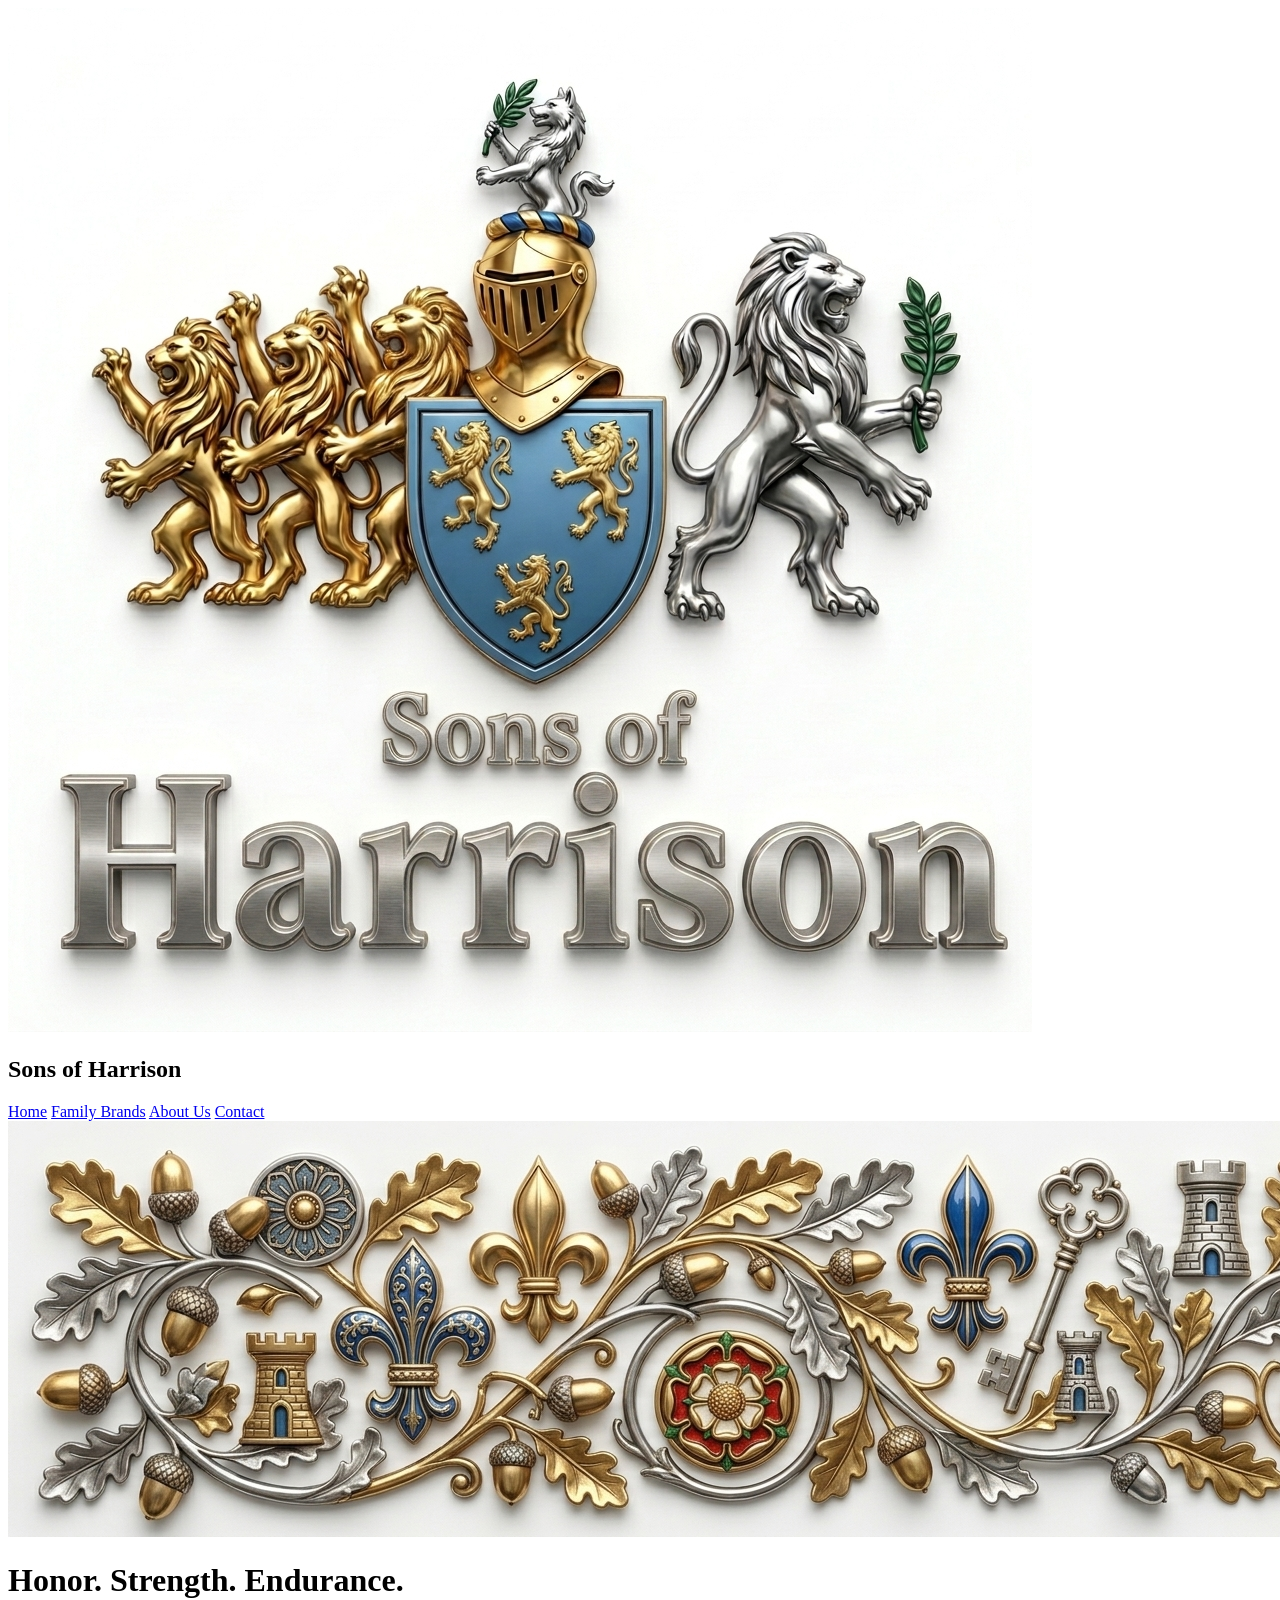
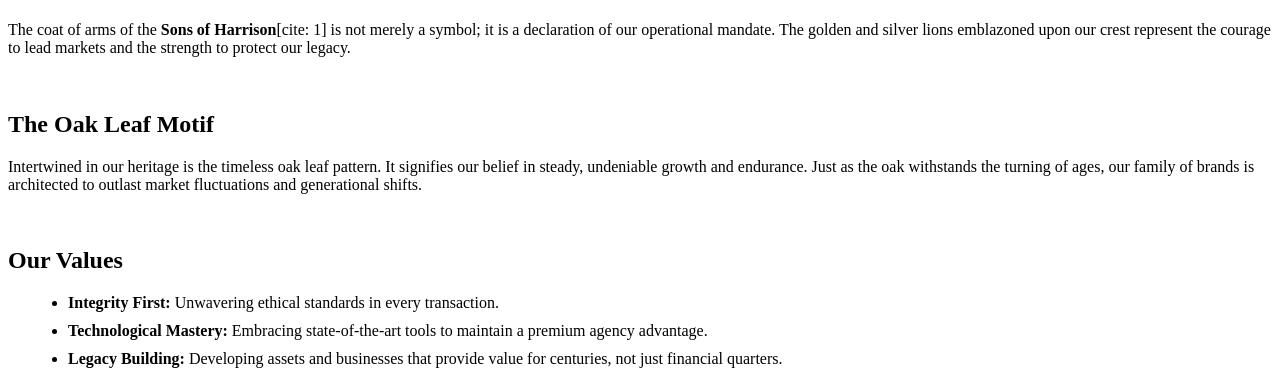
==== about.html @ e86849e5 "Create about.html" ====
<!DOCTYPE html>
<html lang="en">
<head>
    <meta charset="UTF-8">
    <meta name="viewport" content="width=device-width, initial-scale=1.0">
    <title>Sons of Harrison | About Us</title>
    <link href="https://fonts.googleapis.com/css2?family=Cinzel:wght@500;700&family=Inter:wght@400;500;600&display=swap" rel="stylesheet">
    <link rel="stylesheet" href="styles.css">
</head>
<body>

    <aside class="sidebar">
        <div class="brand-profile">
            <img src="SoH_profile.jpg" alt="Sons of Harrison Profile Crest">
            <h2>Sons of Harrison</h2>
        </div>
        <nav>
            <a href="index.html">Home</a>
            <a href="brands.html">Family Brands</a>
            <a href="about.html" class="active">About Us</a>
            <a href="contact.html">Contact</a>
        </nav>
    </aside>

    <main class="main-content">
        <div class="banner-container">
            <img src="SoH_banner.jpg" alt="Sons of Harrison Banner">
        </div>
        <div class="page-content">
            <h1>Honor. Strength. Endurance.</h1>
            <p>The coat of arms of the <strong>Sons of Harrison</strong>[cite: 1] is not merely a symbol; it is a declaration of our operational mandate. The golden and silver lions emblazoned upon our crest represent the courage to lead markets and the strength to protect our legacy.</p>
            <br>
            <h2>The Oak Leaf Motif</h2>
            <p>Intertwined in our heritage is the timeless oak leaf pattern. It signifies our belief in steady, undeniable growth and endurance. Just as the oak withstands the turning of ages, our family of brands is architected to outlast market fluctuations and generational shifts.</p>
            <br>
            <h2>Our Values</h2>
            <ul>
                <li style="margin-left: 20px; padding-bottom:10px;"><strong>Integrity First:</strong> Unwavering ethical standards in every transaction.</li>
                <li style="margin-left: 20px; padding-bottom:10px;"><strong>Technological Mastery:</strong> Embracing state-of-the-art tools to maintain a premium agency advantage.</li>
                <li style="margin-left: 20px;"><strong>Legacy Building:</strong> Developing assets and businesses that provide value for centuries, not just financial quarters.</li>
            </ul>
        </div>
    </main>

</body>
</html>
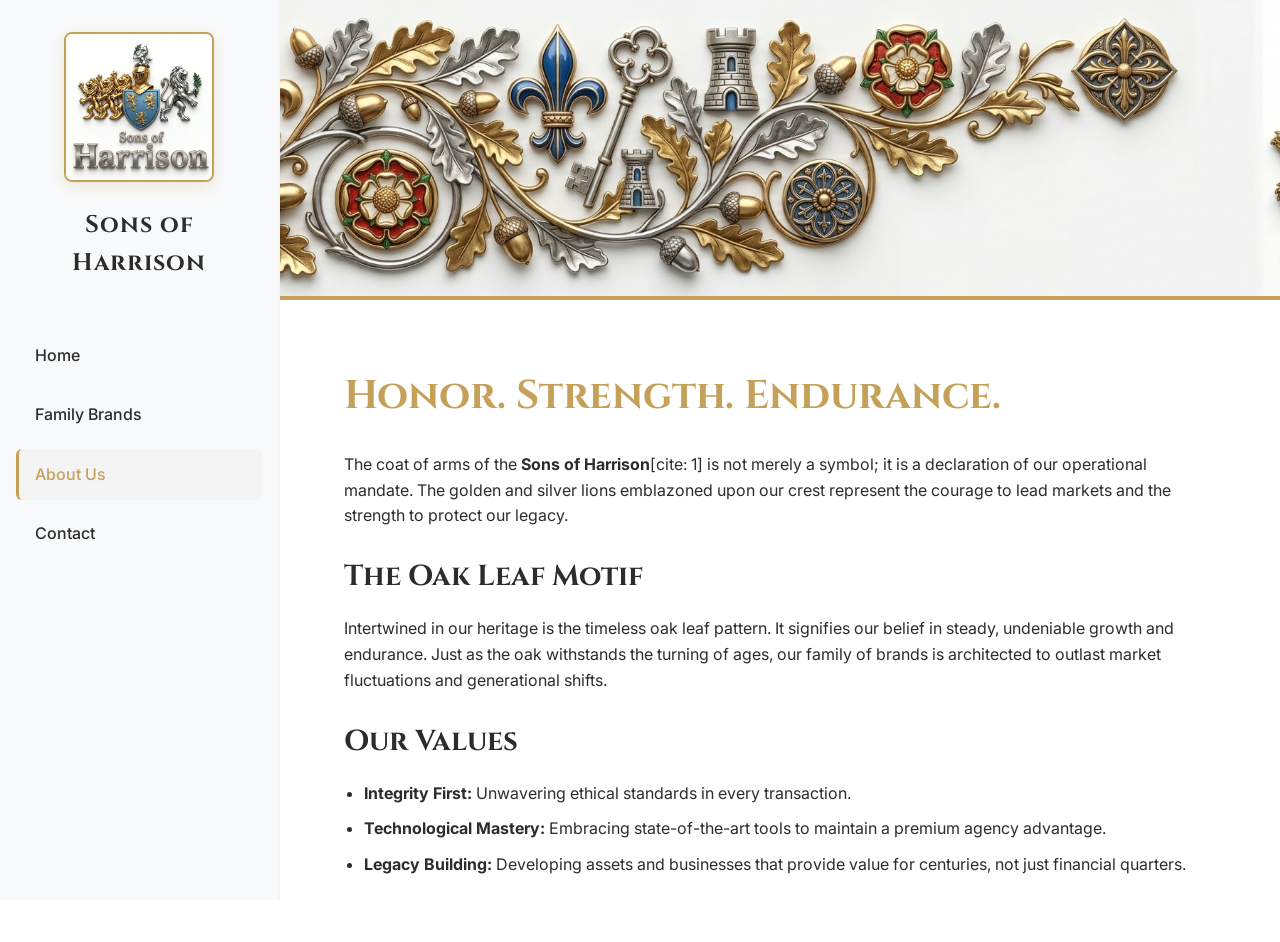
==== commit 01d2de8e: "Update about.html added favicon.ico" ====
--- a/about.html
+++ b/about.html
@@ -4,6 +4,8 @@
     <meta charset="UTF-8">
     <meta name="viewport" content="width=device-width, initial-scale=1.0">
     <title>Sons of Harrison | About Us</title>
+    <!-- Favicon Link -->
+    <link rel="icon" type="image/x-icon" href="favicon.ico">
     <link href="https://fonts.googleapis.com/css2?family=Cinzel:wght@500;700&family=Inter:wght@400;500;600&display=swap" rel="stylesheet">
     <link rel="stylesheet" href="styles.css">
 </head>
--- a/styles.css
+++ b/styles.css
@@ -0,0 +1,295 @@
+/* styles.css */
+:root {
+    --gold: #c5a059;
+    --gold-light: #e8d08d;
+    --silver: #a9a9a9;
+    --silver-light: #f4f4f4;
+    --text-main: #2c2c2c;
+    --bg-main: #ffffff;
+    --bg-alt: #f8f9fa;
+    --font-heading: 'Cinzel', serif;
+    --font-body: 'Inter', -apple-system, sans-serif;
+}
+
+* {
+    margin: 0;
+    padding: 0;
+    box-sizing: border-box;
+}
+
+body {
+    font-family: var(--font-body);
+    color: var(--text-main);
+    background-color: var(--bg-main);
+    line-height: 1.6;
+    display: flex;
+}
+
+/* --- SIDEBAR (Desktop) --- */
+.sidebar {
+    width: 280px;
+    height: 100vh;
+    background: var(--bg-alt);
+    border-right: 2px solid var(--silver-light);
+    position: fixed;
+    top: 0;
+    left: 0;
+    display: flex;
+    flex-direction: column;
+    padding: 2rem 1rem;
+    z-index: 1000;
+}
+
+.brand-profile {
+    text-align: center;
+    margin-bottom: 2rem;
+}
+
+.brand-profile img {
+    width: 150px;
+    height: auto;
+    border-radius: 8px;
+    border: 2px solid var(--gold);
+    box-shadow: 0 4px 15px rgba(197, 160, 89, 0.2);
+    margin-bottom: 1rem;
+}
+
+.brand-profile h2 {
+    font-family: var(--font-heading);
+    font-size: 1.5rem;
+    color: var(--text-main);
+    letter-spacing: 1px;
+}
+
+.sidebar nav {
+    display: flex;
+    flex-direction: column;
+    gap: 0.5rem;
+}
+
+.sidebar nav a {
+    text-decoration: none;
+    color: var(--text-main);
+    font-weight: 500;
+    padding: 0.8rem 1rem;
+    border-radius: 6px;
+    transition: all 0.3s ease;
+    border-left: 3px solid transparent;
+}
+
+.sidebar nav a:hover, .sidebar nav a.active {
+    background: var(--silver-light);
+    border-left: 3px solid var(--gold);
+    color: var(--gold);
+}
+
+/* --- MAIN CONTENT --- */
+.main-content {
+    margin-left: 280px;
+    width: calc(100% - 280px);
+    min-height: 100vh;
+}
+
+.banner-container {
+    width: 100%;
+    height: 300px;
+    overflow: hidden;
+    border-bottom: 4px solid var(--gold);
+}
+
+.banner-container img {
+    width: 100%;
+    height: 100%;
+    object-fit: cover;
+    object-position: center;
+}
+
+.page-content {
+    padding: 4rem;
+    max-width: 1200px;
+    margin: 0 auto;
+}
+
+h1 {
+    font-family: var(--font-heading);
+    color: var(--gold);
+    font-size: 2.5rem;
+    margin-bottom: 1.5rem;
+}
+
+h2 {
+    font-family: var(--font-heading);
+    font-size: 1.8rem;
+    margin-bottom: 1rem;
+    color: var(--text-main);
+}
+
+/* --- BRAND CARDS (Grid) --- */
+.brands-grid {
+    display: grid;
+    grid-template-columns: repeat(auto-fit, minmax(300px, 1fr));
+    gap: 2rem;
+    margin-top: 2rem;
+}
+
+.brand-card {
+    background: var(--bg-alt);
+    border: 1px solid var(--silver-light);
+    border-radius: 12px;
+    padding: 2rem;
+    text-align: center;
+    transition: transform 0.3s ease, box-shadow 0.3s ease;
+    position: relative;
+    overflow: hidden;
+    display: flex;
+    flex-direction: column;
+    align-items: center;
+}
+
+.brand-card::before {
+    content: '';
+    position: absolute;
+    top: 0; left: 0; width: 100%; height: 4px;
+    background: linear-gradient(90deg, var(--silver), var(--gold));
+}
+
+.brand-card:hover {
+    transform: translateY(-5px);
+    box-shadow: 0 10px 30px rgba(0,0,0,0.05);
+}
+
+/* New CSS class for the autofitting brand logos */
+.brand-logo {
+    width: 100%;
+    max-height: 180px; /* Prevents the image from being overwhelmingly large */
+    object-fit: contain; /* Scales the image to fit without stretching */
+    margin-bottom: 1.5rem;
+    border-radius: 6px;
+}
+
+.brand-card h3 {
+    font-family: var(--font-heading);
+    margin-bottom: 1rem;
+    color: var(--text-main);
+}
+
+.brand-card p {
+    margin-bottom: auto; /* Pushes the button to the bottom */
+}
+
+.brand-card a {
+    display: inline-block;
+    margin-top: 1.5rem;
+    padding: 0.5rem 1.5rem;
+    background: var(--gold);
+    color: white;
+    text-decoration: none;
+    border-radius: 4px;
+    font-weight: 600;
+    transition: background 0.3s ease;
+}
+
+.brand-card a:hover { background: #b08d4a; }
+
+/* --- CONTACT FORM --- */
+.contact-wrapper {
+    display: flex;
+    gap: 4rem;
+    margin-top: 2rem;
+}
+
+.contact-info, .contact-form { flex: 1; }
+.contact-info p { margin-bottom: 1rem; font-size: 1.1rem; }
+.contact-info strong { color: var(--gold); }
+
+.contact-form form {
+    display: flex;
+    flex-direction: column;
+    gap: 1.5rem;
+}
+
+.contact-form input, .contact-form textarea {
+    width: 100%;
+    padding: 1rem;
+    border: 1px solid var(--silver);
+    border-radius: 6px;
+    font-family: var(--font-body);
+    background: var(--bg-alt);
+}
+
+.contact-form button {
+    padding: 1rem 2rem;
+    background: var(--text-main);
+    color: var(--gold);
+    border: none;
+    border-radius: 6px;
+    font-size: 1.1rem;
+    font-family: var(--font-heading);
+    cursor: pointer;
+    transition: all 0.3s ease;
+}
+
+.contact-form button:hover {
+    background: var(--gold);
+    color: white;
+}
+
+/* =========================================
+   MOBILE OPTIMIZATION (Media Queries)
+   ========================================= */
+@media screen and (max-width: 768px) {
+    body { flex-direction: column; }
+    
+    .sidebar {
+        width: 100%;
+        height: auto;
+        position: sticky;
+        top: 0;
+        flex-direction: row;
+        align-items: center;
+        padding: 0.5rem 1rem;
+        border-right: none;
+        border-bottom: 2px solid var(--silver-light);
+        box-shadow: 0 2px 10px rgba(0,0,0,0.05);
+    }
+    
+    .brand-profile { margin-bottom: 0; display: flex; align-items: center; margin-right: 1.5rem; }
+    .brand-profile img { width: 40px; height: 40px; border-width: 1px; margin-bottom: 0; margin-right: 10px; }
+    .brand-profile h2 { font-size: 1.1rem; white-space: nowrap; }
+    
+    .sidebar nav {
+        flex-direction: row;
+        overflow-x: auto;
+        white-space: nowrap;
+        gap: 0.5rem;
+        padding-bottom: 4px;
+        -webkit-overflow-scrolling: touch;
+    }
+    
+    .sidebar nav::-webkit-scrollbar { display: none; }
+    .sidebar nav { -ms-overflow-style: none; scrollbar-width: none; }
+
+    .sidebar nav a {
+        padding: 0.5rem 1rem;
+        border-left: none;
+        border-bottom: 3px solid transparent;
+    }
+
+    .sidebar nav a:hover, .sidebar nav a.active {
+        border-left: none;
+        border-bottom: 3px solid var(--gold);
+    }
+
+    .main-content {
+        margin-left: 0;
+        width: 100%;
+    }
+
+    .banner-container { height: 150px; }
+    .page-content { padding: 2rem 1.5rem; }
+    
+    h1 { font-size: 2rem; }
+    h2 { font-size: 1.5rem; }
+
+    .contact-wrapper { flex-direction: column; gap: 2rem; }
+}
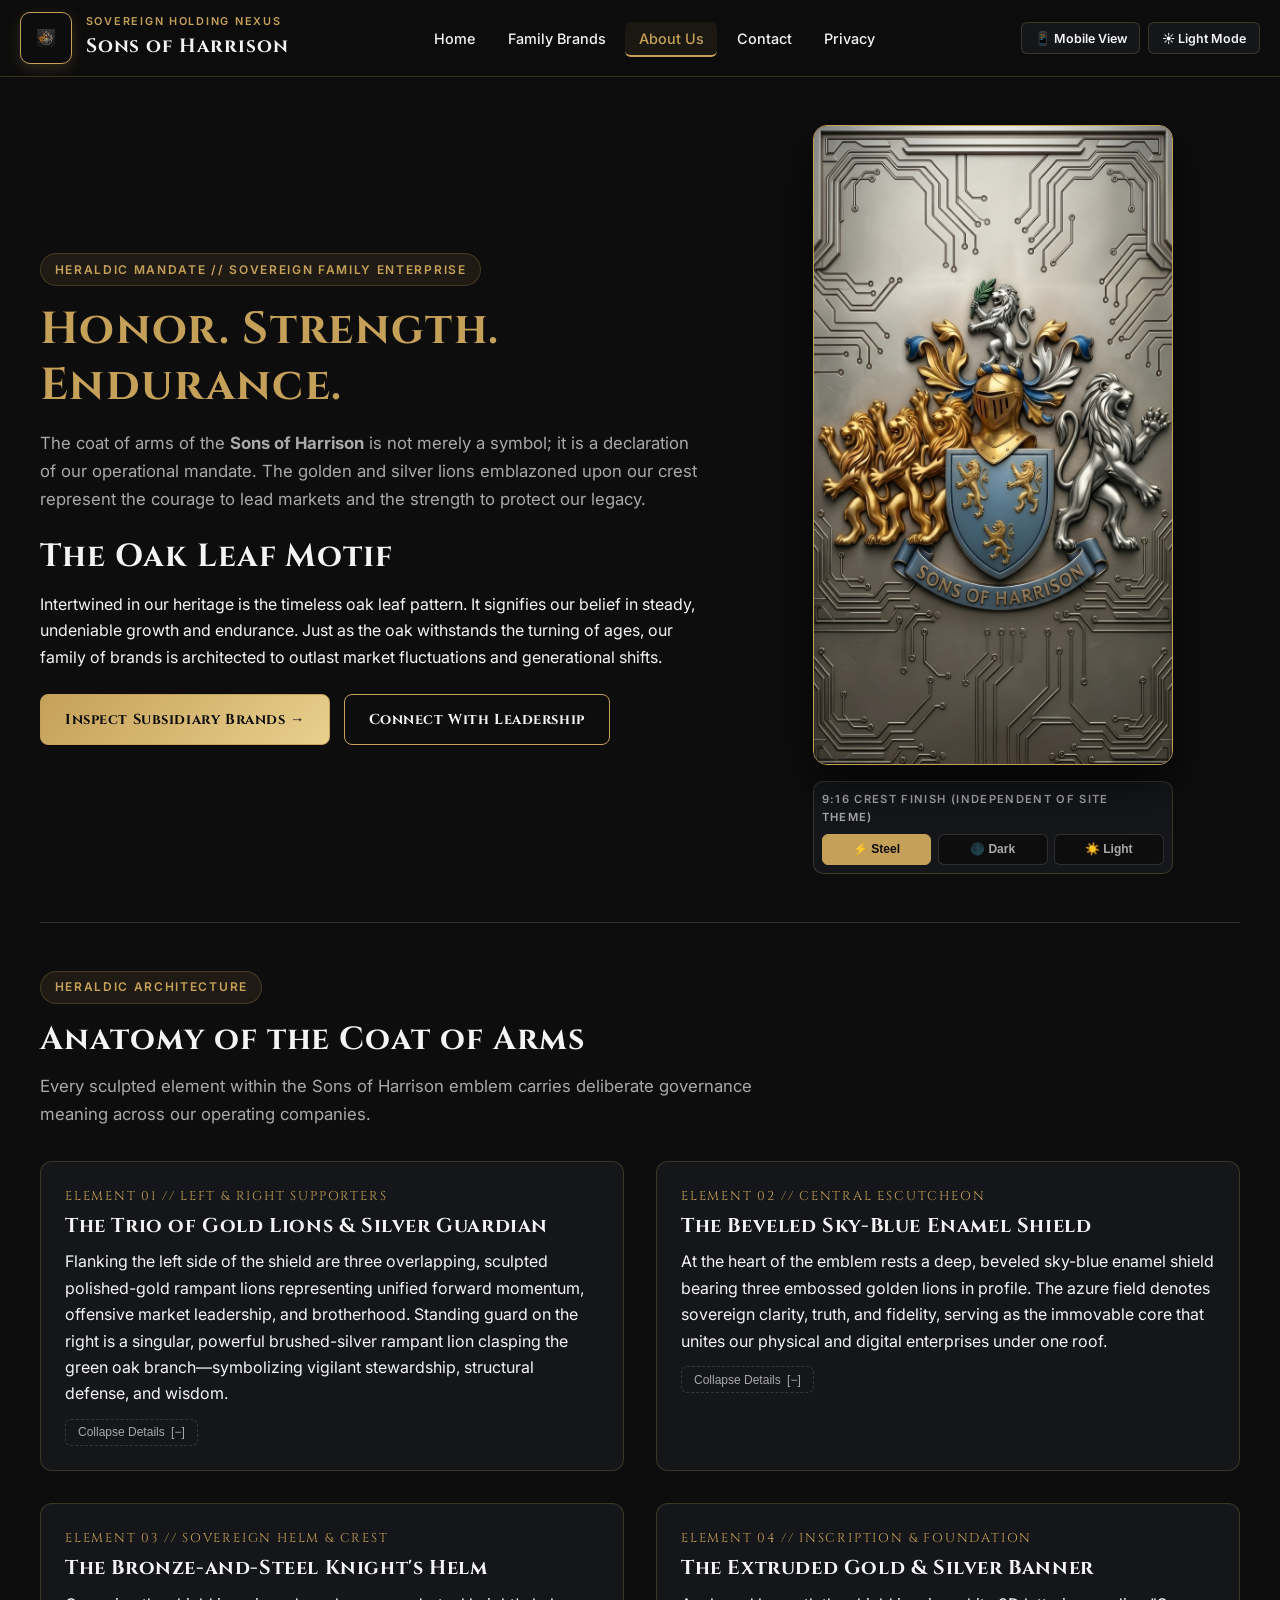
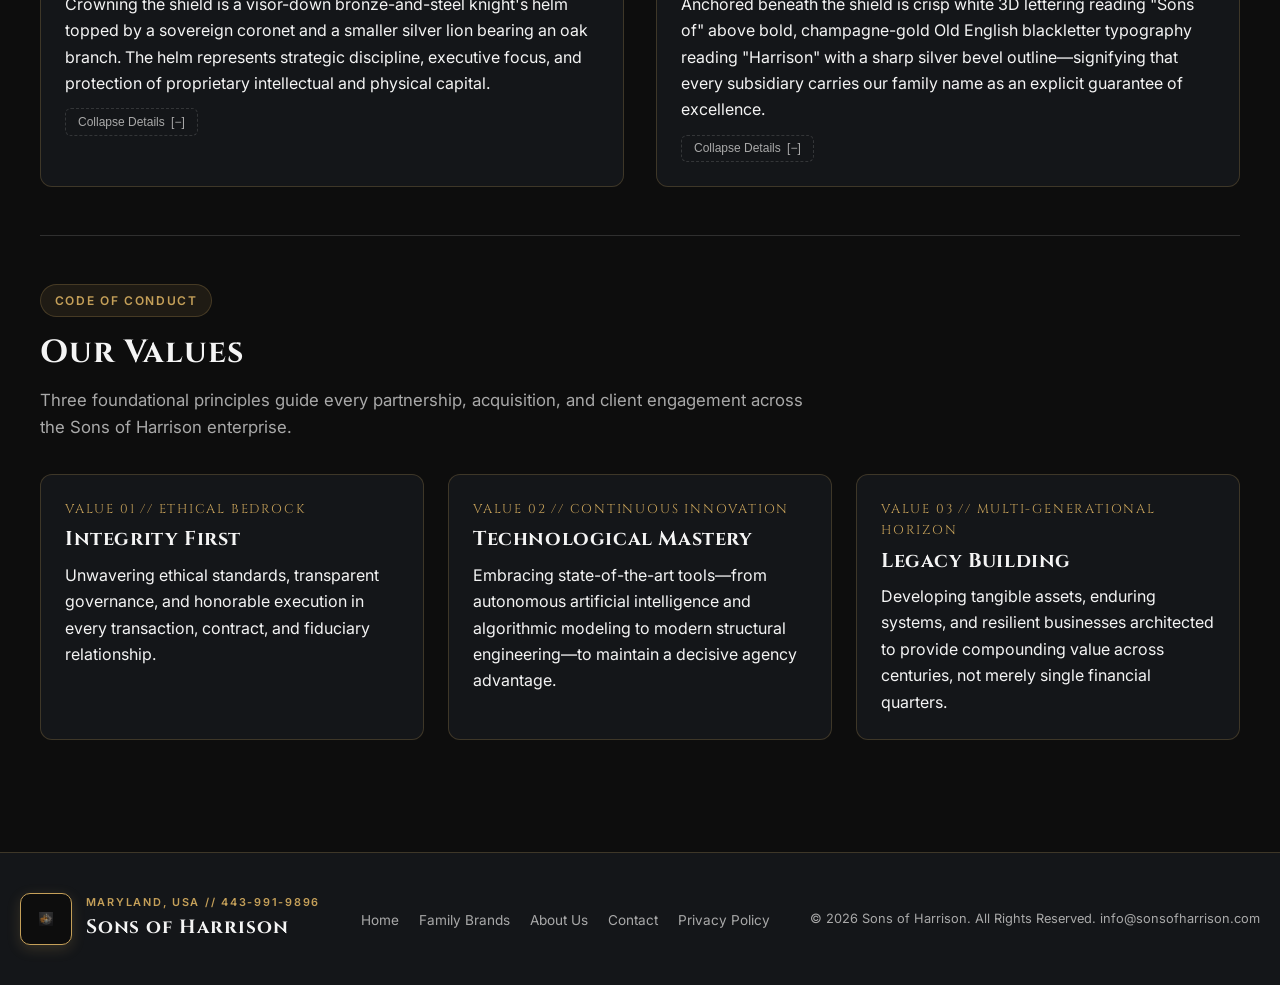
==== commit 10446e18: "Update about.html" ====
--- a/about.html
+++ b/about.html
@@ -1,48 +1,247 @@
 <!DOCTYPE html>
-<html lang="en">
+<html lang="en" data-theme="dark" data-crest="steel">
 <head>
-    <meta charset="UTF-8">
-    <meta name="viewport" content="width=device-width, initial-scale=1.0">
-    <title>Sons of Harrison | About Us</title>
-    <!-- Favicon Link -->
-    <link rel="icon" type="image/x-icon" href="favicon.ico">
-    <link href="https://fonts.googleapis.com/css2?family=Cinzel:wght@500;700&family=Inter:wght@400;500;600&display=swap" rel="stylesheet">
-    <link rel="stylesheet" href="styles.css">
+  <meta charset="UTF-8" />
+  <meta name="viewport" content="width=device-width, initial-scale=1.0" />
+  <title>About Us | Sons of Harrison</title>
+  <meta name="description" content="Honor. Strength. Endurance. Discover the heraldic symbolism, oak leaf motif, and generational values behind the Sons of Harrison coat of arms." />
+  <link rel="icon" type="image/x-icon" href="favicon.ico" />
+  <link rel="stylesheet" href="styles.css" />
+  <script src="main.js" defer></script>
+  <script type="application/ld+json">
+  {
+    "@context": "https://schema.org",
+    "@type": "AboutPage",
+    "name": "About Sons of Harrison | Honor. Strength. Endurance.",
+    "url": "https://sonsofharrison.com/about.html",
+    "description": "Corporate heritage, coat of arms symbolism, and foundational values of Sons of Harrison.",
+    "mainEntity": {
+      "@type": "Organization",
+      "name": "Sons of Harrison",
+      "url": "https://sonsofharrison.com",
+      "knowsAbout": [
+        "Corporate Governance",
+        "Architectural Hardscaping",
+        "Quantitative Market Arbitrage",
+        "Authenticated Collectibles",
+        "Enterprise Artificial Intelligence Agents"
+      ]
+    }
+  }
+  </script>
 </head>
 <body>
 
-    <aside class="sidebar">
-        <div class="brand-profile">
-            <img src="SoH_profile.jpg" alt="Sons of Harrison Profile Crest">
-            <h2>Sons of Harrison</h2>
-        </div>
-        <nav>
-            <a href="index.html">Home</a>
-            <a href="brands.html">Family Brands</a>
-            <a href="about.html" class="active">About Us</a>
-            <a href="contact.html">Contact</a>
-        </nav>
-    </aside>
-
-    <main class="main-content">
-        <div class="banner-container">
-            <img src="SoH_banner.jpg" alt="Sons of Harrison Banner">
-        </div>
-        <div class="page-content">
-            <h1>Honor. Strength. Endurance.</h1>
-            <p>The coat of arms of the <strong>Sons of Harrison</strong>[cite: 1] is not merely a symbol; it is a declaration of our operational mandate. The golden and silver lions emblazoned upon our crest represent the courage to lead markets and the strength to protect our legacy.</p>
-            <br>
-            <h2>The Oak Leaf Motif</h2>
-            <p>Intertwined in our heritage is the timeless oak leaf pattern. It signifies our belief in steady, undeniable growth and endurance. Just as the oak withstands the turning of ages, our family of brands is architected to outlast market fluctuations and generational shifts.</p>
-            <br>
-            <h2>Our Values</h2>
-            <ul>
-                <li style="margin-left: 20px; padding-bottom:10px;"><strong>Integrity First:</strong> Unwavering ethical standards in every transaction.</li>
-                <li style="margin-left: 20px; padding-bottom:10px;"><strong>Technological Mastery:</strong> Embracing state-of-the-art tools to maintain a premium agency advantage.</li>
-                <li style="margin-left: 20px;"><strong>Legacy Building:</strong> Developing assets and businesses that provide value for centuries, not just financial quarters.</li>
-            </ul>
-        </div>
-    </main>
+  <!-- STICKY COMMAND HEADER -->
+  <header class="site-header">
+    <div class="header-inner">
+      <a href="index.html" class="brand-identity">
+        <div class="asset-frame-1x1">
+          <img
+            src="Harrison_Sons_Dark.jpg"
+            alt="Sons of Harrison Crest"
+            class="theme-brand-logo"
+            data-fallback-title="Sons of Harrison Crest"
+          />
+        </div>
+        <div class="brand-titles">
+          <span class="brand-eyebrow">Sovereign Holding Nexus</span>
+          <span class="brand-name">Sons of Harrison</span>
+        </div>
+      </a>
+
+      <button class="mobile-menu-btn" aria-expanded="false" aria-label="Toggle Navigation">☰ MENU</button>
+
+      <ul class="nav-links">
+        <li><a href="index.html">Home</a></li>
+        <li><a href="brands.html">Family Brands</a></li>
+        <li><a href="about.html" class="active">About Us</a></li>
+        <li><a href="contact.html">Contact</a></li>
+        <li><a href="privacy.html">Privacy</a></li>
+      </ul>
+
+      <div class="header-controls">
+        <button id="view-mode-toggle" class="control-btn" type="button">📱 Mobile View</button>
+        <button id="theme-toggle" class="control-btn" type="button">☀️ Light Mode</button>
+      </div>
+    </div>
+  </header>
+
+  <!-- MAIN CONTENT -->
+  <main class="main-container">
+
+    <!-- SPLIT-STAGE HERALDRY HERO -->
+    <section class="hero-section">
+      <div class="hero-copy-column">
+        <span class="eyebrow-badge">Heraldic Mandate // Sovereign Family Enterprise</span>
+        <h1>Honor. Strength. Endurance.</h1>
+        <p class="lead-copy">
+          The coat of arms of the <strong>Sons of Harrison</strong> is not merely a symbol; it is a declaration of our operational mandate. The golden and silver lions emblazoned upon our crest represent the courage to lead markets and the strength to protect our legacy.
+        </p>
+
+        <h2>The Oak Leaf Motif</h2>
+        <p style="margin-bottom: 1.5rem;">
+          Intertwined in our heritage is the timeless oak leaf pattern. It signifies our belief in steady, undeniable growth and endurance. Just as the oak withstands the turning of ages, our family of brands is architected to outlast market fluctuations and generational shifts.
+        </p>
+
+        <div class="cta-group">
+          <a href="brands.html" class="btn-primary">Inspect Subsidiary Brands →</a>
+          <a href="contact.html" class="btn-secondary">Connect With Leadership</a>
+        </div>
+      </div>
+
+      <!-- 9:16 VERTICAL COAT OF ARMS STAGE WITH INDEPENDENT FINISH SWITCHER -->
+      <div class="hero-stage-column">
+        <div class="asset-frame-9x16">
+          <video
+            class="crest-brand-video"
+            src="Harrison_Sons_Cyber_Steel_9x16_Animated.mp4"
+            poster="Harrison_Sons_Cyber_Steel_9x16.jpg"
+            autoplay
+            loop
+            muted
+            playsinline
+          ></video>
+        </div>
+
+        <div class="crest-switcher-bar" role="group" aria-label="9:16 Coat of Arms Finish Selector">
+          <span class="crest-switcher-label">9:16 Crest Finish (Independent of Site Theme)</span>
+          <div class="crest-switcher-pills">
+            <button type="button" class="crest-switch-btn active" data-crest-target="steel">⚡ Steel</button>
+            <button type="button" class="crest-switch-btn" data-crest-target="dark">🌑 Dark</button>
+            <button type="button" class="crest-switch-btn" data-crest-target="light">☀️ Light</button>
+          </div>
+        </div>
+      </div>
+    </section>
+
+    <!-- ANATOMY OF THE COAT OF ARMS -->
+    <section class="section-block">
+      <div class="section-header">
+        <span class="eyebrow-badge">Heraldic Architecture</span>
+        <h2>Anatomy of the Coat of Arms</h2>
+        <p class="lead-copy">
+          Every sculpted element within the Sons of Harrison emblem carries deliberate governance meaning across our operating companies.
+        </p>
+      </div>
+
+      <div class="brands-grid">
+        <article class="pillar-card" data-collapsible-card>
+          <span class="pillar-number">ELEMENT 01 // LEFT & RIGHT SUPPORTERS</span>
+          <h3>The Trio of Gold Lions & Silver Guardian</h3>
+          <div class="collapsible-content">
+            <p>
+              Flanking the left side of the shield are three overlapping, sculpted polished-gold rampant lions representing unified forward momentum, offensive market leadership, and brotherhood. Standing guard on the right is a singular, powerful brushed-silver rampant lion clasping the green oak branch—symbolizing vigilant stewardship, structural defense, and wisdom.
+            </p>
+          </div>
+          <button type="button" class="collapse-toggle-btn" aria-expanded="true">
+            <span>Collapse Details</span> <span>[−]</span>
+          </button>
+        </article>
+
+        <article class="pillar-card" data-collapsible-card>
+          <span class="pillar-number">ELEMENT 02 // CENTRAL ESCUTCHEON</span>
+          <h3>The Beveled Sky-Blue Enamel Shield</h3>
+          <div class="collapsible-content">
+            <p>
+              At the heart of the emblem rests a deep, beveled sky-blue enamel shield bearing three embossed golden lions in profile. The azure field denotes sovereign clarity, truth, and fidelity, serving as the immovable core that unites our physical and digital enterprises under one roof.
+            </p>
+          </div>
+          <button type="button" class="collapse-toggle-btn" aria-expanded="true">
+            <span>Collapse Details</span> <span>[−]</span>
+          </button>
+        </article>
+
+        <article class="pillar-card" data-collapsible-card>
+          <span class="pillar-number">ELEMENT 03 // SOVEREIGN HELM & CREST</span>
+          <h3>The Bronze-and-Steel Knight's Helm</h3>
+          <div class="collapsible-content">
+            <p>
+              Crowning the shield is a visor-down bronze-and-steel knight's helm topped by a sovereign coronet and a smaller silver lion bearing an oak branch. The helm represents strategic discipline, executive focus, and protection of proprietary intellectual and physical capital.
+            </p>
+          </div>
+          <button type="button" class="collapse-toggle-btn" aria-expanded="true">
+            <span>Collapse Details</span> <span>[−]</span>
+          </button>
+        </article>
+
+        <article class="pillar-card" data-collapsible-card>
+          <span class="pillar-number">ELEMENT 04 // INSCRIPTION & FOUNDATION</span>
+          <h3>The Extruded Gold & Silver Banner</h3>
+          <div class="collapsible-content">
+            <p>
+              Anchored beneath the shield is crisp white 3D lettering reading "Sons of" above bold, champagne-gold Old English blackletter typography reading "Harrison" with a sharp silver bevel outline—signifying that every subsidiary carries our family name as an explicit guarantee of excellence.
+            </p>
+          </div>
+          <button type="button" class="collapse-toggle-btn" aria-expanded="true">
+            <span>Collapse Details</span> <span>[−]</span>
+          </button>
+        </article>
+      </div>
+    </section>
+
+    <!-- CORE VALUES -->
+    <section class="section-block" style="border-bottom: none;">
+      <div class="section-header">
+        <span class="eyebrow-badge">Code of Conduct</span>
+        <h2>Our Values</h2>
+        <p class="lead-copy">
+          Three foundational principles guide every partnership, acquisition, and client engagement across the Sons of Harrison enterprise.
+        </p>
+      </div>
+
+      <div class="pillars-grid">
+        <article class="pillar-card">
+          <span class="pillar-number">VALUE 01 // ETHICAL BEDROCK</span>
+          <h3>Integrity First</h3>
+          <p>Unwavering ethical standards, transparent governance, and honorable execution in every transaction, contract, and fiduciary relationship.</p>
+        </article>
+
+        <article class="pillar-card">
+          <span class="pillar-number">VALUE 02 // CONTINUOUS INNOVATION</span>
+          <h3>Technological Mastery</h3>
+          <p>Embracing state-of-the-art tools—from autonomous artificial intelligence and algorithmic modeling to modern structural engineering—to maintain a decisive agency advantage.</p>
+        </article>
+
+        <article class="pillar-card">
+          <span class="pillar-number">VALUE 03 // MULTI-GENERATIONAL HORIZON</span>
+          <h3>Legacy Building</h3>
+          <p>Developing tangible assets, enduring systems, and resilient businesses architected to provide compounding value across centuries, not merely single financial quarters.</p>
+        </article>
+      </div>
+    </section>
+
+  </main>
+
+  <!-- EXECUTIVE FOOTER -->
+  <footer class="site-footer">
+    <div class="footer-inner">
+      <div class="brand-identity">
+        <div class="asset-frame-1x1">
+          <img
+            src="Harrison_Sons_Dark.jpg"
+            alt="Sons of Harrison Seal"
+            class="theme-brand-logo"
+            data-fallback-title="Sons of Harrison Seal"
+          />
+        </div>
+        <div class="brand-titles">
+          <span class="brand-eyebrow">Maryland, USA // 443-991-9896</span>
+          <span class="brand-name">Sons of Harrison</span>
+        </div>
+      </div>
+
+      <ul class="footer-links">
+        <li><a href="index.html">Home</a></li>
+        <li><a href="brands.html">Family Brands</a></li>
+        <li><a href="about.html">About Us</a></li>
+        <li><a href="contact.html">Contact</a></li>
+        <li><a href="privacy.html">Privacy Policy</a></li>
+      </ul>
+
+      <p class="footer-copy">© 2026 Sons of Harrison. All Rights Reserved. info@sonsofharrison.com</p>
+    </div>
+  </footer>
 
 </body>
 </html>
--- a/styles.css
+++ b/styles.css
@@ -1,295 +1,724 @@
-/* styles.css */
-:root {
-    --gold: #c5a059;
-    --gold-light: #e8d08d;
-    --silver: #a9a9a9;
-    --silver-light: #f4f4f4;
-    --text-main: #2c2c2c;
-    --bg-main: #ffffff;
-    --bg-alt: #f8f9fa;
-    --font-heading: 'Cinzel', serif;
-    --font-body: 'Inter', -apple-system, sans-serif;
-}
-
-* {
-    margin: 0;
-    padding: 0;
-    box-sizing: border-box;
+/* ==========================================================================
+   SONS OF HARRISON (sonsofharrison.com) — MASTER ENTERPRISE STYLESHEET
+   Mobile-First 9:16 Architecture | Obsidian Dark & Alabaster Light Themes
+   ========================================================================== */
+
+@import url('https://fonts.googleapis.com/css2?family=Cinzel:wght@500;600;700;800&family=Inter:wght@400;500;600;700&display=swap');
+
+:root,
+html[data-theme="dark"] {
+  --bg-main: #0d0d0d;
+  --bg-alt: #141619;
+  --bg-elevated: #1b1e23;
+  --bg-glass: rgba(13, 13, 13, 0.88);
+  --text-main: #f4f4f4;
+  --text-muted: #a9a9a9;
+  --gold: #c5a059;
+  --gold-light: #e8d08d;
+  --silver: #a9a9a9;
+  --silver-light: #f4f4f4;
+  --shield-blue: #3b628b;
+  --oak-green: #2e5a36;
+  --border-subtle: rgba(197, 160, 89, 0.24);
+  --border-silver: rgba(169, 169, 169, 0.22);
+  --shadow-card: 0 18px 42px rgba(0, 0, 0, 0.65);
+  --frame-1x1-bg: #0d0d0d;
+  --font-heading: 'Cinzel', Georgia, serif;
+  --font-body: 'Inter', -apple-system, BlinkMacSystemFont, sans-serif;
+}
+
+html[data-theme="light"] {
+  --bg-main: #ffffff;
+  --bg-alt: #f8f9fa;
+  --bg-elevated: #f1f3f5;
+  --bg-glass: rgba(255, 255, 255, 0.92);
+  --text-main: #2c2c2c;
+  --text-muted: #5a6065;
+  --gold: #b08d44;
+  --gold-light: #c5a059;
+  --silver: #7d8287;
+  --silver-light: #e2e5e8;
+  --shield-blue: #2b4c6f;
+  --oak-green: #2e5a36;
+  --border-subtle: rgba(197, 160, 89, 0.35);
+  --border-silver: rgba(169, 169, 169, 0.4);
+  --shadow-card: 0 12px 32px rgba(0, 0, 0, 0.08);
+  --frame-1x1-bg: #ffffff;
+}
+
+*,
+*::before,
+*::after {
+  margin: 0;
+  padding: 0;
+  box-sizing: border-box;
+}
+
+html {
+  scroll-behavior: smooth;
 }
 
 body {
-    font-family: var(--font-body);
-    color: var(--text-main);
-    background-color: var(--bg-main);
-    line-height: 1.6;
+  font-family: var(--font-body);
+  background-color: var(--bg-main);
+  color: var(--text-main);
+  line-height: 1.65;
+  min-height: 100vh;
+  display: flex;
+  flex-direction: column;
+  transition: background-color 0.25s ease, color 0.25s ease;
+}
+
+/* --- MOBILE CENTER-SCROLL SIMULATOR MODE (data-view="mobile") --- */
+html[data-view="mobile"] body {
+  max-width: 460px;
+  margin: 0 auto;
+  border-left: 1px solid var(--border-subtle);
+  border-right: 1px solid var(--border-subtle);
+  box-shadow: 0 0 60px rgba(0, 0, 0, 0.5);
+}
+
+/* --- STICKY EXECUTIVE HEADER --- */
+.site-header {
+  position: sticky;
+  top: 0;
+  z-index: 1000;
+  background: var(--bg-glass);
+  backdrop-filter: blur(14px);
+  -webkit-backdrop-filter: blur(14px);
+  border-bottom: 1px solid var(--border-subtle);
+}
+
+.header-inner {
+  max-width: 1280px;
+  margin: 0 auto;
+  padding: 0.75rem 1.25rem;
+  display: flex;
+  align-items: center;
+  justify-content: space-between;
+  gap: 1rem;
+  flex-wrap: wrap;
+}
+
+.brand-identity {
+  display: flex;
+  align-items: center;
+  gap: 0.85rem;
+  text-decoration: none;
+  color: var(--text-main);
+}
+
+/* 1:1 Square Container Safeguard (Zero Edge Clipping) */
+.asset-frame-1x1 {
+  aspect-ratio: 1 / 1;
+  width: 52px;
+  height: 52px;
+  background-color: var(--frame-1x1-bg);
+  border: 1.5px solid var(--gold);
+  border-radius: 10px;
+  display: flex;
+  align-items: center;
+  justify-content: center;
+  padding: 6%;
+  overflow: hidden;
+  flex-shrink: 0;
+  box-shadow: 0 4px 14px rgba(197, 160, 89, 0.2);
+}
+
+.asset-frame-1x1 img {
+  width: 100%;
+  height: 100%;
+  object-fit: contain;
+}
+
+.brand-titles {
+  display: flex;
+  flex-direction: column;
+}
+
+.brand-eyebrow {
+  font-size: 0.68rem;
+  text-transform: uppercase;
+  letter-spacing: 0.16em;
+  color: var(--gold);
+  font-weight: 600;
+}
+
+.brand-name {
+  font-family: var(--font-heading);
+  font-size: 1.2rem;
+  font-weight: 700;
+  letter-spacing: 0.05em;
+  color: var(--text-main);
+}
+
+/* --- NAVIGATION & CONTROLS --- */
+.nav-links {
+  display: flex;
+  align-items: center;
+  gap: 0.35rem;
+  list-style: none;
+}
+
+.nav-links a {
+  text-decoration: none;
+  color: var(--text-main);
+  font-size: 0.9rem;
+  font-weight: 500;
+  padding: 0.5rem 0.85rem;
+  border-radius: 6px;
+  border-bottom: 2px solid transparent;
+  transition: all 0.2s ease;
+}
+
+.nav-links a:hover,
+.nav-links a.active {
+  color: var(--gold);
+  border-bottom-color: var(--gold);
+  background: rgba(197, 160, 89, 0.08);
+}
+
+.header-controls {
+  display: flex;
+  align-items: center;
+  gap: 0.5rem;
+}
+
+.control-btn,
+.mobile-menu-btn {
+  background: var(--bg-alt);
+  color: var(--text-main);
+  border: 1px solid var(--border-subtle);
+  padding: 0.45rem 0.8rem;
+  border-radius: 6px;
+  font-family: var(--font-body);
+  font-size: 0.78rem;
+  font-weight: 600;
+  cursor: pointer;
+  transition: all 0.2s ease;
+  white-space: nowrap;
+}
+
+.control-btn:hover,
+.control-btn.active,
+.mobile-menu-btn:hover {
+  border-color: var(--gold);
+  color: var(--gold);
+}
+
+.mobile-menu-btn {
+  display: none;
+}
+
+/* --- MAIN LAYOUT & TYPOGRAPHY --- */
+.main-container {
+  flex: 1;
+  width: 100%;
+  max-width: 1240px;
+  margin: 0 auto;
+  padding: 2rem 1.25rem 4rem;
+}
+
+.eyebrow-badge {
+  display: inline-flex;
+  align-items: center;
+  gap: 0.5rem;
+  font-size: 0.75rem;
+  font-weight: 600;
+  text-transform: uppercase;
+  letter-spacing: 0.14em;
+  color: var(--gold);
+  background: rgba(197, 160, 89, 0.1);
+  border: 1px solid var(--border-subtle);
+  padding: 0.35rem 0.85rem;
+  border-radius: 999px;
+  margin-bottom: 1rem;
+}
+
+h1, h2, h3, h4 {
+  font-family: var(--font-heading);
+  line-height: 1.25;
+  letter-spacing: 0.03em;
+}
+
+h1 {
+  font-size: clamp(1.85rem, 3.5vw, 2.85rem);
+  color: var(--gold);
+  margin-bottom: 1rem;
+}
+
+h2 {
+  font-size: clamp(1.4rem, 2.5vw, 2rem);
+  color: var(--text-main);
+  margin-bottom: 0.85rem;
+}
+
+h3 {
+  font-size: 1.25rem;
+  color: var(--text-main);
+  margin-bottom: 0.65rem;
+}
+
+.lead-copy {
+  font-size: 1.05rem;
+  color: var(--text-muted);
+  margin-bottom: 1.5rem;
+}
+
+/* --- HERO SPLIT-STAGE (9:16 VERTICAL ARCHITECTURE) --- */
+.hero-section {
+  display: grid;
+  grid-template-columns: 1fr;
+  gap: 2.25rem;
+  align-items: center;
+  padding: 1rem 0 3rem;
+  border-bottom: 1px solid var(--border-silver);
+}
+
+.hero-stage-column {
+  display: flex;
+  flex-direction: column;
+  align-items: center;
+  width: 100%;
+}
+
+/* Strictly 9:16 Vertical Frame — Zero 16:9 Allowed */
+.asset-frame-9x16 {
+  aspect-ratio: 9 / 16;
+  width: 100%;
+  max-width: 360px;
+  background-color: var(--bg-alt);
+  border-radius: 14px;
+  border: 1.5px solid var(--gold);
+  box-shadow: var(--shadow-card);
+  overflow: hidden;
+  position: relative;
+  display: flex;
+  align-items: center;
+  justify-content: center;
+}
+
+.asset-frame-9x16 video,
+.asset-frame-9x16 img {
+  width: 100%;
+  height: 100%;
+  object-fit: cover;
+  display: block;
+}
+
+/* Independent Crest Finish Switcher Pills */
+.crest-switcher-bar {
+  margin-top: 1rem;
+  background: var(--bg-alt);
+  border: 1px solid var(--border-subtle);
+  border-radius: 10px;
+  padding: 0.5rem;
+  display: flex;
+  flex-direction: column;
+  align-items: center;
+  gap: 0.45rem;
+  width: 100%;
+  max-width: 360px;
+}
+
+.crest-switcher-label {
+  font-size: 0.7rem;
+  text-transform: uppercase;
+  letter-spacing: 0.12em;
+  color: var(--text-muted);
+  font-weight: 600;
+}
+
+.crest-switcher-pills {
+  display: flex;
+  gap: 0.4rem;
+  width: 100%;
+}
+
+.crest-switch-btn {
+  flex: 1;
+  background: var(--bg-main);
+  color: var(--text-muted);
+  border: 1px solid var(--border-silver);
+  border-radius: 6px;
+  padding: 0.45rem 0.5rem;
+  font-size: 0.75rem;
+  font-weight: 600;
+  cursor: pointer;
+  transition: all 0.2s ease;
+}
+
+.crest-switch-btn:hover,
+.crest-switch-btn.active {
+  background: var(--gold);
+  color: #0d0d0d;
+  border-color: var(--gold);
+}
+
+/* --- BUTTONS & CTA GROUP --- */
+.cta-group {
+  display: flex;
+  flex-wrap: wrap;
+  gap: 0.85rem;
+  margin-top: 1.5rem;
+}
+
+.btn-primary,
+.btn-secondary {
+  display: inline-flex;
+  align-items: center;
+  justify-content: center;
+  gap: 0.5rem;
+  padding: 0.8rem 1.5rem;
+  border-radius: 8px;
+  font-family: var(--font-heading);
+  font-size: 0.9rem;
+  font-weight: 700;
+  text-decoration: none;
+  letter-spacing: 0.04em;
+  transition: all 0.25s ease;
+  cursor: pointer;
+}
+
+.btn-primary {
+  background: linear-gradient(135deg, var(--gold), var(--gold-light));
+  color: #0d0d0d;
+  border: 1px solid var(--gold);
+}
+
+.btn-primary:hover {
+  transform: translateY(-2px);
+  box-shadow: 0 8px 20px rgba(197, 160, 89, 0.35);
+}
+
+.btn-secondary {
+  background: transparent;
+  color: var(--text-main);
+  border: 1px solid var(--gold);
+}
+
+.btn-secondary:hover {
+  background: rgba(197, 160, 89, 0.12);
+  color: var(--gold);
+}
+
+/* --- 9:16 ENTERPRISE BRAND CARDS & GRIDS --- */
+.section-block {
+  padding: 3rem 0;
+  border-bottom: 1px solid var(--border-silver);
+}
+
+.section-header {
+  max-width: 780px;
+  margin-bottom: 2rem;
+}
+
+.brands-grid {
+  display: grid;
+  grid-template-columns: 1fr;
+  gap: 2rem;
+}
+
+.brand-card {
+  background: var(--bg-alt);
+  border: 1px solid var(--border-silver);
+  border-radius: 14px;
+  padding: 1.5rem;
+  display: flex;
+  flex-direction: column;
+  align-items: center;
+  text-align: center;
+  position: relative;
+  overflow: hidden;
+  box-shadow: var(--shadow-card);
+  transition: transform 0.25s ease, border-color 0.25s ease;
+}
+
+.brand-card::before {
+  content: '';
+  position: absolute;
+  top: 0;
+  left: 0;
+  width: 100%;
+  height: 4px;
+  background: linear-gradient(90deg, var(--silver), var(--gold), var(--silver));
+}
+
+.brand-card:hover {
+  transform: translateY(-4px);
+  border-color: var(--gold);
+}
+
+.brand-card .asset-frame-9x16 {
+  max-width: 260px;
+  margin-bottom: 1.25rem;
+}
+
+.brand-domain-tag {
+  font-size: 0.75rem;
+  font-weight: 600;
+  text-transform: uppercase;
+  letter-spacing: 0.1em;
+  color: var(--gold);
+  margin-bottom: 0.4rem;
+}
+
+/* Mobile Collapsible Card Mechanics */
+.collapsible-content.is-collapsed {
+  display: none;
+}
+
+.collapse-toggle-btn {
+  margin-top: 0.75rem;
+  background: transparent;
+  color: var(--silver);
+  border: 1px dashed var(--border-silver);
+  border-radius: 6px;
+  padding: 0.35rem 0.75rem;
+  font-size: 0.75rem;
+  cursor: pointer;
+  display: inline-flex;
+  align-items: center;
+  gap: 0.4rem;
+}
+
+.collapse-toggle-btn:hover {
+  color: var(--gold);
+  border-color: var(--gold);
+}
+
+/* --- HERALDIC PILLARS & ANATOMY GRID --- */
+.pillars-grid {
+  display: grid;
+  grid-template-columns: 1fr;
+  gap: 1.5rem;
+}
+
+.pillar-card {
+  background: var(--bg-alt);
+  border: 1px solid var(--border-subtle);
+  border-radius: 12px;
+  padding: 1.5rem;
+  position: relative;
+}
+
+.pillar-number {
+  font-family: var(--font-heading);
+  font-size: 0.8rem;
+  color: var(--gold);
+  letter-spacing: 0.14em;
+  display: block;
+  margin-bottom: 0.4rem;
+}
+
+/* --- CONTACT PORTAL --- */
+.contact-wrapper {
+  display: grid;
+  grid-template-columns: 1fr;
+  gap: 2.5rem;
+  margin-top: 1.5rem;
+}
+
+.contact-card,
+.contact-form-card {
+  background: var(--bg-alt);
+  border: 1px solid var(--border-subtle);
+  border-radius: 14px;
+  padding: 2rem;
+  box-shadow: var(--shadow-card);
+}
+
+.contact-detail-list {
+  list-style: none;
+  display: flex;
+  flex-direction: column;
+  gap: 1.25rem;
+  margin-top: 1.25rem;
+}
+
+.contact-detail-list strong {
+  display: block;
+  font-family: var(--font-heading);
+  color: var(--gold);
+  font-size: 0.85rem;
+  letter-spacing: 0.08em;
+  text-transform: uppercase;
+}
+
+.contact-detail-list a {
+  color: var(--text-main);
+  text-decoration: none;
+  font-weight: 500;
+}
+
+.contact-detail-list a:hover {
+  color: var(--gold);
+}
+
+.form-group {
+  display: flex;
+  flex-direction: column;
+  gap: 0.4rem;
+  margin-bottom: 1.2rem;
+}
+
+.form-group label {
+  font-size: 0.82rem;
+  font-weight: 600;
+  color: var(--gold);
+}
+
+.form-group input,
+.form-group select,
+.form-group textarea {
+  width: 100%;
+  padding: 0.85rem 1rem;
+  background: var(--bg-main);
+  color: var(--text-main);
+  border: 1px solid var(--border-silver);
+  border-radius: 8px;
+  font-family: var(--font-body);
+  font-size: 0.95rem;
+}
+
+.form-group input:focus,
+.form-group select:focus,
+.form-group textarea:focus {
+  outline: none;
+  border-color: var(--gold);
+}
+
+/* --- ZERO-EDIT MISSING ASSET FALLBACK BOX --- */
+.asset-fallback-box {
+  width: 100%;
+  height: 100%;
+  padding: 1.5rem;
+  background: radial-gradient(circle at center, var(--bg-elevated), var(--bg-main));
+  display: flex;
+  flex-direction: column;
+  align-items: center;
+  justify-content: center;
+  text-align: center;
+  gap: 0.65rem;
+}
+
+.fallback-monogram {
+  font-size: 0.7rem;
+  letter-spacing: 0.14em;
+  color: var(--gold);
+  font-weight: 700;
+  text-transform: uppercase;
+}
+
+.fallback-title {
+  font-family: var(--font-heading);
+  font-size: 1.1rem;
+  color: var(--text-main);
+}
+
+.fallback-filename {
+  font-family: monospace;
+  font-size: 0.72rem;
+  color: var(--silver);
+  background: rgba(197, 160, 89, 0.1);
+  padding: 0.25rem 0.5rem;
+  border-radius: 4px;
+}
+
+.logo-monogram-fallback {
+  font-family: var(--font-heading);
+  font-weight: 700;
+  color: var(--gold);
+  font-size: 1rem;
+}
+
+/* --- FOOTER --- */
+.site-footer {
+  background: var(--bg-alt);
+  border-top: 1px solid var(--border-subtle);
+  padding: 2.5rem 1.25rem;
+  margin-top: auto;
+}
+
+.footer-inner {
+  max-width: 1240px;
+  margin: 0 auto;
+  display: flex;
+  flex-direction: column;
+  gap: 1.5rem;
+  align-items: center;
+  text-align: center;
+}
+
+.footer-links {
+  display: flex;
+  flex-wrap: wrap;
+  justify-content: center;
+  gap: 1.25rem;
+  list-style: none;
+}
+
+.footer-links a {
+  color: var(--text-muted);
+  text-decoration: none;
+  font-size: 0.85rem;
+}
+
+.footer-links a:hover {
+  color: var(--gold);
+}
+
+.footer-copy {
+  font-size: 0.8rem;
+  color: var(--text-muted);
+}
+
+/* --- RESPONSIVE BREAKPOINTS (Disabled when data-view="mobile" is active) --- */
+@media screen and (min-width: 860px) {
+  html:not([data-view="mobile"]) .hero-section {
+    grid-template-columns: 1.15fr 0.85fr;
+  }
+
+  html:not([data-view="mobile"]) .brands-grid {
+    grid-template-columns: repeat(2, 1fr);
+  }
+
+  html:not([data-view="mobile"]) .pillars-grid {
+    grid-template-columns: repeat(3, 1fr);
+  }
+
+  html:not([data-view="mobile"]) .contact-wrapper {
+    grid-template-columns: 0.9fr 1.1fr;
+  }
+
+  html:not([data-view="mobile"]) .footer-inner {
+    flex-direction: row;
+    justify-content: space-between;
+    text-align: left;
+  }
+}
+
+@media screen and (min-width: 1140px) {
+  html:not([data-view="mobile"]) .brands-grid-4 {
+    grid-template-columns: repeat(4, 1fr);
+  }
+}
+
+@media screen and (max-width: 859px) {
+  .mobile-menu-btn {
+    display: inline-flex;
+  }
+
+  .nav-links {
+    display: none;
+    width: 100%;
+    flex-direction: column;
+    align-items: stretch;
+    padding-top: 0.75rem;
+    border-top: 1px solid var(--border-silver);
+  }
+
+  .nav-links.nav-open {
     display: flex;
-}
-
-/* --- SIDEBAR (Desktop) --- */
-.sidebar {
-    width: 280px;
-    height: 100vh;
-    background: var(--bg-alt);
-    border-right: 2px solid var(--silver-light);
-    position: fixed;
-    top: 0;
-    left: 0;
-    display: flex;
-    flex-direction: column;
-    padding: 2rem 1rem;
-    z-index: 1000;
-}
-
-.brand-profile {
-    text-align: center;
-    margin-bottom: 2rem;
-}
-
-.brand-profile img {
-    width: 150px;
-    height: auto;
-    border-radius: 8px;
-    border: 2px solid var(--gold);
-    box-shadow: 0 4px 15px rgba(197, 160, 89, 0.2);
-    margin-bottom: 1rem;
-}
-
-.brand-profile h2 {
-    font-family: var(--font-heading);
-    font-size: 1.5rem;
-    color: var(--text-main);
-    letter-spacing: 1px;
-}
-
-.sidebar nav {
-    display: flex;
-    flex-direction: column;
-    gap: 0.5rem;
-}
-
-.sidebar nav a {
-    text-decoration: none;
-    color: var(--text-main);
-    font-weight: 500;
-    padding: 0.8rem 1rem;
-    border-radius: 6px;
-    transition: all 0.3s ease;
-    border-left: 3px solid transparent;
-}
-
-.sidebar nav a:hover, .sidebar nav a.active {
-    background: var(--silver-light);
-    border-left: 3px solid var(--gold);
-    color: var(--gold);
-}
-
-/* --- MAIN CONTENT --- */
-.main-content {
-    margin-left: 280px;
-    width: calc(100% - 280px);
-    min-height: 100vh;
-}
-
-.banner-container {
-    width: 100%;
-    height: 300px;
-    overflow: hidden;
-    border-bottom: 4px solid var(--gold);
-}
-
-.banner-container img {
-    width: 100%;
-    height: 100%;
-    object-fit: cover;
-    object-position: center;
-}
-
-.page-content {
-    padding: 4rem;
-    max-width: 1200px;
-    margin: 0 auto;
-}
-
-h1 {
-    font-family: var(--font-heading);
-    color: var(--gold);
-    font-size: 2.5rem;
-    margin-bottom: 1.5rem;
-}
-
-h2 {
-    font-family: var(--font-heading);
-    font-size: 1.8rem;
-    margin-bottom: 1rem;
-    color: var(--text-main);
-}
-
-/* --- BRAND CARDS (Grid) --- */
-.brands-grid {
-    display: grid;
-    grid-template-columns: repeat(auto-fit, minmax(300px, 1fr));
-    gap: 2rem;
-    margin-top: 2rem;
-}
-
-.brand-card {
-    background: var(--bg-alt);
-    border: 1px solid var(--silver-light);
-    border-radius: 12px;
-    padding: 2rem;
-    text-align: center;
-    transition: transform 0.3s ease, box-shadow 0.3s ease;
-    position: relative;
-    overflow: hidden;
-    display: flex;
-    flex-direction: column;
-    align-items: center;
-}
-
-.brand-card::before {
-    content: '';
-    position: absolute;
-    top: 0; left: 0; width: 100%; height: 4px;
-    background: linear-gradient(90deg, var(--silver), var(--gold));
-}
-
-.brand-card:hover {
-    transform: translateY(-5px);
-    box-shadow: 0 10px 30px rgba(0,0,0,0.05);
-}
-
-/* New CSS class for the autofitting brand logos */
-.brand-logo {
-    width: 100%;
-    max-height: 180px; /* Prevents the image from being overwhelmingly large */
-    object-fit: contain; /* Scales the image to fit without stretching */
-    margin-bottom: 1.5rem;
-    border-radius: 6px;
-}
-
-.brand-card h3 {
-    font-family: var(--font-heading);
-    margin-bottom: 1rem;
-    color: var(--text-main);
-}
-
-.brand-card p {
-    margin-bottom: auto; /* Pushes the button to the bottom */
-}
-
-.brand-card a {
-    display: inline-block;
-    margin-top: 1.5rem;
-    padding: 0.5rem 1.5rem;
-    background: var(--gold);
-    color: white;
-    text-decoration: none;
-    border-radius: 4px;
-    font-weight: 600;
-    transition: background 0.3s ease;
-}
-
-.brand-card a:hover { background: #b08d4a; }
-
-/* --- CONTACT FORM --- */
-.contact-wrapper {
-    display: flex;
-    gap: 4rem;
-    margin-top: 2rem;
-}
-
-.contact-info, .contact-form { flex: 1; }
-.contact-info p { margin-bottom: 1rem; font-size: 1.1rem; }
-.contact-info strong { color: var(--gold); }
-
-.contact-form form {
-    display: flex;
-    flex-direction: column;
-    gap: 1.5rem;
-}
-
-.contact-form input, .contact-form textarea {
-    width: 100%;
-    padding: 1rem;
-    border: 1px solid var(--silver);
-    border-radius: 6px;
-    font-family: var(--font-body);
-    background: var(--bg-alt);
-}
-
-.contact-form button {
-    padding: 1rem 2rem;
-    background: var(--text-main);
-    color: var(--gold);
-    border: none;
-    border-radius: 6px;
-    font-size: 1.1rem;
-    font-family: var(--font-heading);
-    cursor: pointer;
-    transition: all 0.3s ease;
-}
-
-.contact-form button:hover {
-    background: var(--gold);
-    color: white;
-}
-
-/* =========================================
-   MOBILE OPTIMIZATION (Media Queries)
-   ========================================= */
-@media screen and (max-width: 768px) {
-    body { flex-direction: column; }
-    
-    .sidebar {
-        width: 100%;
-        height: auto;
-        position: sticky;
-        top: 0;
-        flex-direction: row;
-        align-items: center;
-        padding: 0.5rem 1rem;
-        border-right: none;
-        border-bottom: 2px solid var(--silver-light);
-        box-shadow: 0 2px 10px rgba(0,0,0,0.05);
-    }
-    
-    .brand-profile { margin-bottom: 0; display: flex; align-items: center; margin-right: 1.5rem; }
-    .brand-profile img { width: 40px; height: 40px; border-width: 1px; margin-bottom: 0; margin-right: 10px; }
-    .brand-profile h2 { font-size: 1.1rem; white-space: nowrap; }
-    
-    .sidebar nav {
-        flex-direction: row;
-        overflow-x: auto;
-        white-space: nowrap;
-        gap: 0.5rem;
-        padding-bottom: 4px;
-        -webkit-overflow-scrolling: touch;
-    }
-    
-    .sidebar nav::-webkit-scrollbar { display: none; }
-    .sidebar nav { -ms-overflow-style: none; scrollbar-width: none; }
-
-    .sidebar nav a {
-        padding: 0.5rem 1rem;
-        border-left: none;
-        border-bottom: 3px solid transparent;
-    }
-
-    .sidebar nav a:hover, .sidebar nav a.active {
-        border-left: none;
-        border-bottom: 3px solid var(--gold);
-    }
-
-    .main-content {
-        margin-left: 0;
-        width: 100%;
-    }
-
-    .banner-container { height: 150px; }
-    .page-content { padding: 2rem 1.5rem; }
-    
-    h1 { font-size: 2rem; }
-    h2 { font-size: 1.5rem; }
-
-    .contact-wrapper { flex-direction: column; gap: 2rem; }
-}
+  }
+}
